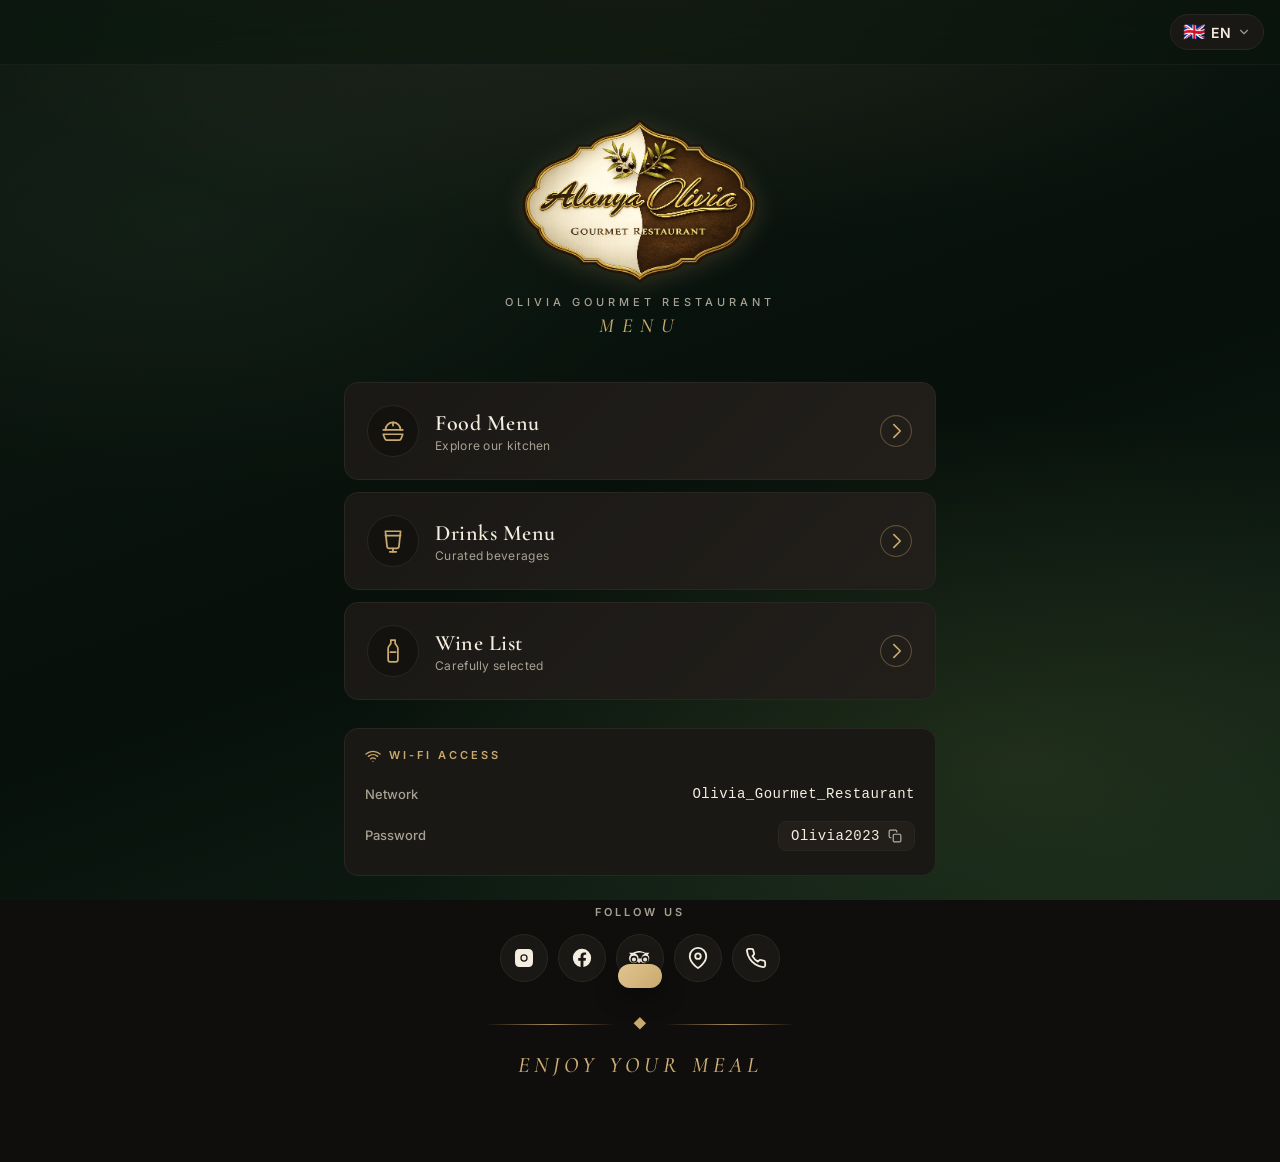
==== index.html @ 2a05454f "Replace plain arrow on menu buttons with elegant chevron-in-circle SVG" ====
<!DOCTYPE html>
<html lang="tr">
<head>
  <meta charset="UTF-8">
  <meta name="viewport" content="width=device-width, initial-scale=1.0, maximum-scale=1.0, user-scalable=no, viewport-fit=cover">
  <meta name="theme-color" content="#0f0e0c">
  <meta name="apple-mobile-web-app-capable" content="yes">
  <meta name="apple-mobile-web-app-status-bar-style" content="black-translucent">
  <title>Olivia Gourmet Restaurant</title>
  <!-- Set the initial view from the URL hash BEFORE the page renders, so
       refreshing on a sub-menu doesn't flash the home page first. -->
  <script>
    (function() {
      var hash = (location.hash || '').replace(/^#\/?/, '');
      var view = (hash === 'food' || hash === 'drinks' || hash === 'wines') ? hash : 'home';
      document.documentElement.setAttribute('data-view', view);
    })();
  </script>
  <script>document.write('<link rel="stylesheet" href="css/style.css?t=' + Date.now() + '">');</script>
  <link rel="preconnect" href="https://fonts.googleapis.com">
  <link rel="preconnect" href="https://fonts.gstatic.com" crossorigin>
  <link href="https://fonts.googleapis.com/css2?family=Cormorant+Garamond:wght@400;500;600;700&family=Inter:wght@300;400;500;600;700&display=swap" rel="stylesheet">
</head>
<body>
  <header class="topbar" id="topbar">
    <button class="back-btn" id="backBtn" aria-label="Back">
      <svg viewBox="0 0 24 24" fill="none" stroke="currentColor" stroke-width="2.5" stroke-linecap="round" stroke-linejoin="round"><polyline points="15 18 9 12 15 6"></polyline></svg>
    </button>
    <div class="lang-switcher">
      <button class="lang-btn" id="langBtn" aria-label="Language">
        <span class="lang-flag" id="currentFlag">🇹🇷</span>
        <span class="lang-code" id="currentCode">TR</span>
        <svg class="chev" viewBox="0 0 24 24" fill="none" stroke="currentColor" stroke-width="2" stroke-linecap="round" stroke-linejoin="round"><polyline points="6 9 12 15 18 9"></polyline></svg>
      </button>
      <div class="lang-dropdown" id="langDropdown" role="menu"></div>
    </div>
  </header>

  <main>
    <section class="view view-home" id="homeView">
      <div class="brand">
        <div class="brand-mark">
          <svg viewBox="0 0 64 64" fill="none">
            <ellipse cx="32" cy="38" rx="14" ry="18" fill="#6b7a3a" opacity="0.85"/>
            <ellipse cx="32" cy="38" rx="14" ry="18" fill="none" stroke="#c9a96e" stroke-width="1.5"/>
            <path d="M32 20 Q 36 14 42 12" stroke="#c9a96e" stroke-width="2" stroke-linecap="round" fill="none"/>
            <path d="M40 14 Q 44 12 47 14 Q 44 17 40 16 Z" fill="#6b7a3a" opacity="0.7" stroke="#c9a96e" stroke-width="1"/>
          </svg>
        </div>
        <h1 class="brand-name">Olivia</h1>
        <p class="brand-tagline">Gourmet Restaurant</p>
      </div>

      <div class="menu-buttons">
        <button class="menu-btn" data-view="food">
          <span class="btn-icon-wrap">
            <svg viewBox="0 0 24 24" fill="none" stroke="currentColor" stroke-width="1.6" stroke-linecap="round" stroke-linejoin="round"><path d="M3 11h18"/><path d="M5 11a7 7 0 0 1 14 0"/><path d="M3 15h18l-1.5 4a2 2 0 0 1-2 1.5h-11a2 2 0 0 1-2-1.5L3 15z"/><path d="M12 4v3"/></svg>
          </span>
          <span class="btn-text">
            <span class="btn-label" data-i18n="foodMenu">Yemek Menüsü</span>
            <span class="btn-sub" data-i18n="foodSub">Mutfağımızı keşfedin</span>
          </span>
          <span class="btn-arrow" aria-hidden="true">
            <svg viewBox="0 0 32 32" fill="none">
              <circle cx="16" cy="16" r="14.5" stroke="currentColor" stroke-opacity="0.35" stroke-width="1"/>
              <path d="M14 10l6 6-6 6" stroke="currentColor" stroke-width="1.6" stroke-linecap="round" stroke-linejoin="round"/>
            </svg>
          </span>
        </button>

        <button class="menu-btn" data-view="drinks">
          <span class="btn-icon-wrap">
            <svg viewBox="0 0 24 24" fill="none" stroke="currentColor" stroke-width="1.6" stroke-linecap="round" stroke-linejoin="round"><path d="M5 3h14l-1.5 14a2 2 0 0 1-2 1.8H8.5a2 2 0 0 1-2-1.8L5 3z"/><path d="M5 7h14"/><path d="M12 19v3"/><path d="M9 22h6"/></svg>
          </span>
          <span class="btn-text">
            <span class="btn-label" data-i18n="drinksMenu">İçecek Menüsü</span>
            <span class="btn-sub" data-i18n="drinksSub">Seçkin içecekler</span>
          </span>
          <span class="btn-arrow" aria-hidden="true">
            <svg viewBox="0 0 32 32" fill="none">
              <circle cx="16" cy="16" r="14.5" stroke="currentColor" stroke-opacity="0.35" stroke-width="1"/>
              <path d="M14 10l6 6-6 6" stroke="currentColor" stroke-width="1.6" stroke-linecap="round" stroke-linejoin="round"/>
            </svg>
          </span>
        </button>

        <button class="menu-btn" data-view="wines">
          <span class="btn-icon-wrap">
            <svg viewBox="0 0 24 24" fill="none" stroke="currentColor" stroke-width="1.6" stroke-linecap="round" stroke-linejoin="round"><path d="M10 2h4v3l1.6 2.4a4 4 0 0 1 .9 2.6V20a2 2 0 0 1-2 2h-5a2 2 0 0 1-2-2V10a4 4 0 0 1 .9-2.6L10 5V2z"/><line x1="9.5" y1="13" x2="14.5" y2="13"/></svg>
          </span>
          <span class="btn-text">
            <span class="btn-label" data-i18n="winesMenu">Şarap Menüsü</span>
            <span class="btn-sub" data-i18n="winesSub">Özenle seçilmiş</span>
          </span>
          <span class="btn-arrow" aria-hidden="true">
            <svg viewBox="0 0 32 32" fill="none">
              <circle cx="16" cy="16" r="14.5" stroke="currentColor" stroke-opacity="0.35" stroke-width="1"/>
              <path d="M14 10l6 6-6 6" stroke="currentColor" stroke-width="1.6" stroke-linecap="round" stroke-linejoin="round"/>
            </svg>
          </span>
        </button>
      </div>

      <div class="info-card">
        <div class="info-label">
          <svg viewBox="0 0 24 24" fill="none" stroke="currentColor" stroke-width="2" stroke-linecap="round" stroke-linejoin="round"><path d="M5 12.55a11 11 0 0 1 14.08 0"/><path d="M1.42 9a16 16 0 0 1 21.16 0"/><path d="M8.53 16.11a6 6 0 0 1 6.95 0"/><line x1="12" y1="20" x2="12.01" y2="20"/></svg>
          <span data-i18n="wifiLabel">Wi-Fi</span>
        </div>
        <div class="wifi-rows">
          <div class="wifi-row">
            <span class="wifi-key" data-i18n="wifiNetwork">Ağ adı</span>
            <span class="wifi-value" id="wifiSsid"></span>
          </div>
          <div class="wifi-row">
            <span class="wifi-key" data-i18n="wifiPassword">Şifre</span>
            <button class="wifi-copy" id="wifiCopy">
              <span id="wifiPassword"></span>
              <svg viewBox="0 0 24 24" fill="none" stroke="currentColor" stroke-width="2" stroke-linecap="round" stroke-linejoin="round"><rect x="9" y="9" width="13" height="13" rx="2" ry="2"/><path d="M5 15H4a2 2 0 0 1-2-2V4a2 2 0 0 1 2-2h9a2 2 0 0 1 2 2v1"/></svg>
            </button>
          </div>
        </div>
      </div>

      <div class="social">
        <div class="social-label" data-i18n="followUs">Bizi Takip Edin</div>
        <div class="social-links" id="socialLinks"></div>
      </div>

      <div class="footer-mark">
        <div class="footer-rule" aria-hidden="true"><span>◆</span></div>
        <p class="footer-text" data-i18n="enjoy">İyi yemekler dileriz</p>
      </div>
    </section>

    <section class="view view-menu" id="foodView">
      <h2 class="view-title">
        <span class="title-ornament">⌘</span>
        <span data-i18n="foodMenu">Yemek Menüsü</span>
      </h2>
      <div class="categories-wrap">
        <nav class="categories" id="foodCategories"></nav>
      </div>
      <div class="items" id="foodItems"></div>
    </section>

    <section class="view view-menu" id="drinksView">
      <h2 class="view-title">
        <span class="title-ornament">⌘</span>
        <span data-i18n="drinksMenu">İçecek Menüsü</span>
      </h2>
      <div class="drinks-filter" id="drinksFilter"></div>
      <div class="categories-wrap">
        <nav class="categories" id="drinksCategories"></nav>
      </div>
      <div class="items" id="drinksItems"></div>
    </section>

    <section class="view view-menu" id="winesView">
      <h2 class="view-title">
        <span class="title-ornament">⌘</span>
        <span data-i18n="winesMenu">Şarap Menüsü</span>
      </h2>
      <div class="categories-wrap">
        <nav class="categories" id="winesCategories"></nav>
      </div>
      <div class="items" id="winesItems"></div>
    </section>
  </main>

  <div class="toast" id="toast" role="status" aria-live="polite"></div>

  <!-- Cache-busting: force fresh JS fetch on every page load.
       Customers visiting after a menu update see the new menu immediately
       instead of waiting for browser cache to expire. -->
  <script>
    (function() {
      var t = Date.now();
      ['js/config.js', 'js/i18n.js', 'js/menu.js', 'js/app.js'].forEach(function(src) {
        document.write('<scr' + 'ipt src="' + src + '?t=' + t + '"><' + '/scr' + 'ipt>');
      });
    })();
  </script>
</body>
</html>
---- css/style.css ----
/* ============================================
   Olivia Gourmet Restaurant — QR Menu Styles
   ============================================ */

* {
  box-sizing: border-box;
  margin: 0;
  padding: 0;
  -webkit-tap-highlight-color: transparent;
}

:root {
  --bg: #0f0e0c;
  --bg-elev: #14120f;
  --surface: #1a1815;
  --surface-2: #221f1b;
  --text: #f4ede0;
  --text-muted: #a8a092;
  --text-dim: #6b665d;
  --accent: #c9a96e;
  --accent-hi: #e0c590;
  --accent-dark: #a8895a;
  --olive: #6b7a3a;
  --border: #2a2622;
  --border-hi: #3a342d;
  --shadow-sm: 0 2px 8px rgba(0, 0, 0, 0.3);
  --shadow-md: 0 8px 24px rgba(0, 0, 0, 0.4);
  --shadow-lg: 0 16px 48px rgba(0, 0, 0, 0.5);
  --radius-sm: 8px;
  --radius: 14px;
  --radius-lg: 20px;
}

html, body {
  background: var(--bg);
  color: var(--text);
  font-family: 'Inter', -apple-system, BlinkMacSystemFont, 'Segoe UI', Roboto, sans-serif;
  font-size: 16px;
  line-height: 1.5;
  min-height: 100vh;
  overflow-x: hidden;
  -webkit-font-smoothing: antialiased;
  -moz-osx-font-smoothing: grayscale;
}

body {
  background:
    /* Subtle gold glow at top (gourmet warmth) */
    radial-gradient(ellipse 90% 45% at 50% 0%, rgba(201, 169, 110, 0.10), transparent 60%),
    /* Soft olive green wash at upper left */
    radial-gradient(ellipse 65% 50% at 15% 25%, rgba(75, 110, 70, 0.12), transparent 60%),
    /* Stronger forest green glow bottom right */
    radial-gradient(ellipse 80% 60% at 80% 85%, rgba(107, 122, 58, 0.20), transparent 65%),
    /* Base diagonal: very dark green → near-black → slightly greener */
    linear-gradient(160deg, #0e1812 0%, #07100b 55%, #112318 100%);
  background-attachment: fixed;
  /* Topbar handles its own safe-area inset via padding-top.
     Adding it here too would double the offset on notched phones. */
  padding-bottom: env(safe-area-inset-bottom);
}

button {
  font-family: inherit;
  cursor: pointer;
}

a { color: inherit; text-decoration: none; }

/* ============================================
   Top bar
   ============================================ */

.topbar {
  position: sticky;
  top: 0;
  z-index: 100;
  display: flex;
  justify-content: space-between;
  align-items: center;
  padding: 12px 16px;
  padding-top: calc(12px + env(safe-area-inset-top));
  background: rgba(12, 20, 16, 0.55);
  backdrop-filter: blur(22px) saturate(180%);
  -webkit-backdrop-filter: blur(22px) saturate(180%);
  border-bottom: 1px solid rgba(255, 255, 255, 0.04);
}

.back-btn {
  width: 40px;
  height: 40px;
  border-radius: 50%;
  background: var(--surface);
  border: 1px solid var(--border);
  color: var(--text);
  display: flex;
  align-items: center;
  justify-content: center;
  visibility: hidden;
  opacity: 0;
  transition: transform 0.2s, background 0.2s, opacity 0.2s;
}

.back-btn svg { width: 20px; height: 20px; }
.back-btn.visible { visibility: visible; opacity: 1; }
.back-btn:active { transform: scale(0.92); background: var(--surface-2); }

/* Language switcher */
.lang-switcher { position: relative; }

.lang-btn {
  display: flex;
  align-items: center;
  gap: 6px;
  padding: 8px 12px;
  background: var(--surface);
  border: 1px solid var(--border);
  border-radius: 22px;
  color: var(--text);
  font-size: 14px;
  font-weight: 500;
  transition: border-color 0.2s, background 0.2s;
}

.lang-btn:hover { border-color: var(--border-hi); }
.lang-btn:active { background: var(--surface-2); }

.lang-flag {
  font-size: 18px;
  line-height: 1;
  display: inline-block;
}
.lang-code { letter-spacing: 0.5px; font-weight: 600; }
.chev {
  width: 14px;
  height: 14px;
  opacity: 0.6;
  transition: transform 0.2s;
}
.lang-btn.open .chev { transform: rotate(180deg); }

.lang-dropdown {
  position: absolute;
  top: calc(100% + 8px);
  right: 0;
  background: var(--surface);
  border: 1px solid var(--border-hi);
  border-radius: var(--radius);
  box-shadow: var(--shadow-lg);
  padding: 6px;
  display: none;
  min-width: 200px;
  max-height: 70vh;
  overflow-y: auto;
  animation: dropFade 0.2s ease;
}

.lang-dropdown.open { display: block; }

@keyframes dropFade {
  from { opacity: 0; transform: translateY(-8px); }
  to { opacity: 1; transform: translateY(0); }
}

.lang-option {
  display: flex;
  align-items: center;
  gap: 12px;
  padding: 10px 12px;
  border-radius: 8px;
  width: 100%;
  background: none;
  border: none;
  color: var(--text);
  text-align: left;
  font-size: 15px;
  transition: background 0.15s;
}

.lang-option .lang-flag { font-size: 20px; }
.lang-option:hover { background: var(--surface-2); }
.lang-option.active { background: var(--surface-2); color: var(--accent); }
.lang-option.active::after {
  content: '✓';
  margin-left: auto;
  color: var(--accent);
  font-weight: 600;
}

/* ============================================
   Views
   ============================================ */

main { min-height: calc(100vh - 64px); }

.view {
  display: none;
  padding: 20px 20px 60px;
  max-width: 640px;
  margin: 0 auto;
}

.view.active {
  display: block;
  animation: viewFade 0.35s cubic-bezier(0.2, 0.8, 0.2, 1);
}

/* Show the right view immediately based on URL hash, BEFORE app.js runs.
   This prevents a flash of the home view when refreshing on a sub-menu. */
html[data-view="home"] #homeView,
html[data-view="food"] #foodView,
html[data-view="drinks"] #drinksView,
html[data-view="wines"] #winesView {
  display: block;
}

@keyframes viewFade {
  from { opacity: 0; transform: translateY(12px); }
  to { opacity: 1; transform: translateY(0); }
}

/* ============================================
   Home view
   ============================================ */

.brand {
  text-align: center;
  padding: 18px 0 18px;
}

.brand-mark {
  max-width: 280px;
  max-height: 170px;
  margin: 0 auto 10px;
  display: flex;
  align-items: center;
  justify-content: center;
  filter: drop-shadow(0 4px 12px rgba(201, 169, 110, 0.2));
}
.brand-mark svg {
  width: 96px;
  height: 96px;
}
.brand-mark .brand-logo-img {
  max-width: 100%;
  max-height: 170px;
  width: auto;
  height: auto;
  object-fit: contain;
}

/* Big "Olivia" headline hidden — the logo already contains the brand name,
   and the tagline shows the full label below. */
.brand-name { display: none; }

.brand-tagline {
  font-size: 11px;
  color: var(--text-muted);
  letter-spacing: 4px;
  text-transform: uppercase;
  margin-top: 0;
  font-weight: 500;
  line-height: 1.4;
}

.brand-menu-suffix {
  display: block;
  margin-top: 6px;
  font-family: 'Cormorant Garamond', serif;
  font-size: 20px;
  font-style: italic;
  letter-spacing: 8px;
  text-transform: uppercase;
  color: var(--accent);
  font-weight: 500;
  line-height: 1;
}

.menu-buttons {
  display: flex;
  flex-direction: column;
  gap: 12px;
  margin: 28px 0;
}

.menu-btn {
  display: flex;
  align-items: center;
  gap: 16px;
  padding: 22px 22px;
  background: linear-gradient(135deg, var(--surface) 0%, var(--surface-2) 100%);
  border: 1px solid var(--border);
  border-radius: var(--radius);
  color: var(--text);
  font-size: 18px;
  text-align: left;
  position: relative;
  overflow: hidden;
  transition: transform 0.2s, border-color 0.2s, box-shadow 0.2s;
}

.menu-btn::before {
  content: '';
  position: absolute;
  inset: 0;
  background: linear-gradient(135deg, transparent 0%, rgba(201, 169, 110, 0.06) 100%);
  opacity: 0;
  transition: opacity 0.2s;
  pointer-events: none;
}

.menu-btn:hover { border-color: var(--accent-dark); }
.menu-btn:hover::before { opacity: 1; }
.menu-btn:active { transform: scale(0.98); }

.btn-icon-wrap {
  width: 52px;
  height: 52px;
  flex-shrink: 0;
  border-radius: 50%;
  background: var(--bg-elev);
  border: 1px solid var(--border);
  display: flex;
  align-items: center;
  justify-content: center;
  color: var(--accent);
}
.btn-icon-wrap svg { width: 26px; height: 26px; }

.btn-text {
  flex: 1;
  display: flex;
  flex-direction: column;
  gap: 2px;
}

.btn-label {
  font-family: 'Cormorant Garamond', serif;
  font-size: 22px;
  font-weight: 600;
  letter-spacing: 0.5px;
  color: var(--text);
}

.btn-sub {
  font-size: 12px;
  color: var(--text-muted);
  letter-spacing: 0.3px;
}

.btn-arrow {
  width: 34px;
  height: 34px;
  flex-shrink: 0;
  display: flex;
  align-items: center;
  justify-content: center;
  color: var(--accent);
  transition: transform 0.25s, color 0.2s;
}
.btn-arrow svg { width: 100%; height: 100%; display: block; }
.menu-btn:hover .btn-arrow { transform: translateX(4px); color: var(--accent-hi); }

/* Info / Wi-Fi card */
.info-card {
  background: var(--surface);
  border: 1px solid var(--border);
  border-radius: var(--radius);
  padding: 18px 20px;
  margin-bottom: 20px;
}

.info-label {
  display: flex;
  align-items: center;
  gap: 8px;
  font-size: 11px;
  color: var(--accent);
  letter-spacing: 3px;
  text-transform: uppercase;
  margin-bottom: 14px;
  font-weight: 600;
}
.info-label svg { width: 16px; height: 16px; }

.wifi-rows { display: flex; flex-direction: column; gap: 4px; }

.wifi-row {
  display: flex;
  justify-content: space-between;
  align-items: center;
  padding: 6px 0;
  gap: 12px;
}

.wifi-key {
  color: var(--text-muted);
  font-size: 13px;
  font-weight: 500;
}

.wifi-value {
  color: var(--text);
  font-family: 'JetBrains Mono', 'Courier New', monospace;
  font-size: 14px;
  font-weight: 500;
  letter-spacing: 0.5px;
}

.wifi-copy {
  display: flex;
  align-items: center;
  gap: 8px;
  background: var(--surface-2);
  border: 1px solid var(--border);
  border-radius: 8px;
  padding: 6px 12px;
  color: var(--text);
  font-family: 'JetBrains Mono', 'Courier New', monospace;
  font-size: 14px;
  font-weight: 500;
  letter-spacing: 0.5px;
  transition: background 0.2s, border-color 0.2s, transform 0.15s;
}

.wifi-copy:hover { border-color: var(--accent-dark); }
.wifi-copy:active { transform: scale(0.96); }
.wifi-copy svg { width: 14px; height: 14px; opacity: 0.7; }

/* Social */
.social { text-align: center; margin: 28px 0 16px; }

.social-label {
  font-size: 11px;
  color: var(--text-muted);
  letter-spacing: 3px;
  text-transform: uppercase;
  margin-bottom: 14px;
  font-weight: 600;
}

.social-links {
  display: flex;
  justify-content: center;
  gap: 10px;
  flex-wrap: wrap;
}

.social-link {
  width: 48px;
  height: 48px;
  border-radius: 50%;
  background: var(--surface);
  border: 1px solid var(--border);
  display: flex;
  align-items: center;
  justify-content: center;
  color: var(--text);
  transition: transform 0.2s, border-color 0.2s, color 0.2s, background 0.2s;
}
.social-link svg { width: 22px; height: 22px; }
.social-link:active { transform: scale(0.92); }
.social-link:hover {
  border-color: var(--accent);
  color: var(--accent);
  background: var(--surface-2);
}

.footer-mark {
  text-align: center;
  margin-top: 36px;
  padding: 0;
  border: none;
}

.footer-rule {
  display: flex;
  align-items: center;
  justify-content: center;
  gap: 18px;
  margin: 0 auto 18px;
  color: var(--accent);
  line-height: 1;
}

.footer-rule::before,
.footer-rule::after {
  content: '';
  flex: 1;
  max-width: 130px;
  height: 1px;
  background: linear-gradient(90deg, transparent, var(--accent-dark) 50%, transparent);
}

.footer-rule span {
  font-size: 13px;
  letter-spacing: 0;
  display: inline-block;
  transform: translateY(-1px);
}

.footer-text {
  font-family: 'Cormorant Garamond', serif;
  font-size: 22px;
  font-style: italic;
  letter-spacing: 5px;
  text-transform: uppercase;
  font-weight: 500;
  margin: 0;
  display: inline-block;
  background: linear-gradient(180deg, var(--accent-hi) 0%, var(--accent) 60%, var(--accent-dark) 100%);
  -webkit-background-clip: text;
  background-clip: text;
  -webkit-text-fill-color: transparent;
}

/* ============================================
   Menu views (food / drinks)
   ============================================ */

.view-title {
  font-family: 'Cormorant Garamond', serif;
  font-size: 38px;
  font-weight: 600;
  color: var(--accent);
  text-align: center;
  margin-bottom: 24px;
  padding-top: 8px;
  letter-spacing: 1.5px;
  display: flex;
  flex-direction: column;
  align-items: center;
  gap: 4px;
}

.title-ornament {
  font-size: 16px;
  color: var(--accent-dark);
  opacity: 0.6;
  letter-spacing: 12px;
  margin-left: 12px;
}

/* Wrapper holds the pill styling. Native scrollbar is hidden and replaced
   with a custom track/thumb (positioned absolute inside the wrapper) so
   the bar can be physically shorter than the scrollable area. */
.categories-wrap {
  position: sticky;
  top: calc(var(--topbar-height, 64px) + 10px);
  z-index: 50;
  margin: 10px 0 18px;
  background: rgba(12, 20, 16, 0.7);
  backdrop-filter: blur(20px) saturate(180%);
  -webkit-backdrop-filter: blur(20px) saturate(180%);
  border: 1px solid rgba(201, 169, 110, 0.15);
  border-radius: 28px;
  box-shadow: 0 6px 20px rgba(0, 0, 0, 0.25);
  overflow: hidden;
}

.categories {
  display: flex;
  align-items: center;
  gap: 8px;
  overflow-x: auto;
  padding: 12px 32px 16px; /* horizontal breathing room + extra bottom for custom scrollbar */
  scroll-padding-inline: 32px;
  scroll-snap-type: x proximity;
  /* Hide native scrollbar — replaced by .cat-scroll-track below */
  scrollbar-width: none;
  -ms-overflow-style: none;
}
.categories::-webkit-scrollbar { display: none; }
/* Belt-and-suspenders: explicit flex spacers so the first/last button
   never sit flush against the scroll viewport edge. */
.categories::before,
.categories::after {
  content: '';
  flex: 0 0 4px;
}

/* Custom horizontal scrollbar — inset from rounded corners */
.cat-scroll-track {
  position: absolute;
  left: 28px;
  right: 28px;
  bottom: 6px;
  height: 3px;
  background: rgba(255, 255, 255, 0.07);
  border-radius: 2px;
  pointer-events: none;
  z-index: 1;
}
.cat-scroll-thumb {
  position: absolute;
  left: 0;
  top: 0;
  height: 100%;
  width: 30%;
  background: var(--accent-dark);
  border-radius: 2px;
  transform: translateX(0);
  transition: transform 0.06s linear;
}
.cat-scroll-track.hidden { display: none; }

.category-btn {
  flex-shrink: 0;
  padding: 9px 18px;
  background: var(--surface);
  border: 1px solid var(--border);
  border-radius: 22px;
  color: var(--text-muted);
  font-size: 14px;
  font-weight: 500;
  white-space: nowrap;
  scroll-snap-align: start;
  transition: all 0.2s;
}

.category-btn:hover { color: var(--text); border-color: var(--border-hi); }
.category-btn.active {
  background: linear-gradient(135deg, var(--accent-hi), var(--accent));
  color: var(--bg);
  border-color: var(--accent);
  font-weight: 600;
  box-shadow: 0 4px 12px rgba(201, 169, 110, 0.2);
}

.items {
  display: flex;
  flex-direction: column;
  gap: 22px;
}

.category-note {
  background: linear-gradient(135deg, var(--surface), var(--surface-2));
  border-left: 3px solid var(--accent);
  padding: 12px 14px;
  margin-bottom: 14px;
  border-radius: 6px;
  font-size: 13px;
  color: var(--text-muted);
  line-height: 1.5;
  font-style: italic;
  font-family: 'Cormorant Garamond', serif;
  letter-spacing: 0.2px;
}
.category-section .category-note { margin-top: 4px; margin-bottom: 14px; }

/* ============================================
   Item subsection header (e.g. RUMS / VODKA & GIN under Import Drinks)
   ============================================ */
.item-section {
  font-family: 'Cormorant Garamond', serif;
  font-size: 16px;
  font-weight: 600;
  letter-spacing: 4px;
  text-transform: uppercase;
  color: var(--accent);
  background: linear-gradient(90deg, var(--surface) 0%, var(--surface-2) 50%, var(--surface) 100%);
  padding: 10px 16px;
  border-radius: 8px;
  border: 1px solid var(--border);
  margin: 14px 0 4px;
  text-align: center;
  position: relative;
}
.item-section::before,
.item-section::after {
  content: '◆';
  position: absolute;
  top: 50%;
  transform: translateY(-50%);
  color: var(--accent-dark);
  font-size: 8px;
  letter-spacing: 0;
}
.item-section::before { left: 14px; }
.item-section::after { right: 14px; }
.item-section:first-child { margin-top: 0; }

/* ============================================
   Drinks alcoholic / non-alcoholic filter
   ============================================ */
.drinks-filter {
  display: flex;
  gap: 6px;
  margin-bottom: 16px;
  background: var(--surface);
  border: 1px solid var(--border);
  border-radius: 24px;
  padding: 4px;
  max-width: 420px;
  margin-left: auto;
  margin-right: auto;
}

.drinks-filter .filter-btn {
  flex: 1;
  padding: 9px 14px;
  border: none;
  background: transparent;
  border-radius: 20px;
  color: var(--text-muted);
  font-size: 13px;
  font-weight: 500;
  letter-spacing: 0.3px;
  transition: all 0.2s;
  white-space: nowrap;
}
.drinks-filter .filter-btn:hover {
  color: var(--text);
}
.drinks-filter .filter-btn.active {
  background: linear-gradient(135deg, var(--accent-hi), var(--accent));
  color: var(--bg);
  font-weight: 600;
  box-shadow: 0 2px 8px rgba(201, 169, 110, 0.25);
}

.category-section { margin-bottom: 8px; }

.category-section + .category-section { margin-top: 24px; }

.category-title {
  font-family: 'Cormorant Garamond', serif;
  font-size: 22px;
  font-weight: 600;
  color: var(--accent);
  margin-bottom: 14px;
  letter-spacing: 0.8px;
  display: flex;
  align-items: center;
  gap: 14px;
  padding-top: 4px;
}

.category-title::before,
.category-title::after {
  content: '';
  flex: 1;
  height: 1px;
  background: linear-gradient(90deg, transparent, var(--border-hi), transparent);
}

.item {
  display: grid;
  grid-template-columns: 110px 1fr;
  gap: 0;
  background: var(--surface);
  border: 1px solid var(--border);
  border-radius: var(--radius);
  overflow: hidden;
  transition: border-color 0.2s, transform 0.2s;
}

.item:hover { border-color: var(--border-hi); }

.item-image {
  width: 110px;
  min-height: 110px;
  height: 100%;
  align-self: stretch;
  object-fit: cover;
  background: var(--surface-2);
  display: block;
}

.item-image-placeholder {
  width: 110px;
  min-height: 110px;
  height: 100%;
  align-self: stretch;
  background: linear-gradient(135deg, var(--surface-2), var(--bg-elev));
  display: flex;
  align-items: center;
  justify-content: center;
  font-size: 38px;
  border-right: 1px solid var(--border);
}

.item-body {
  padding: 12px 14px;
  display: flex;
  flex-direction: column;
  justify-content: center;
  gap: 6px;
  min-width: 0;
}

.item-header {
  display: flex;
  justify-content: space-between;
  align-items: baseline;
  gap: 10px;
}

.item-name {
  font-family: 'Cormorant Garamond', serif;
  font-size: 19px;
  font-weight: 600;
  color: var(--text);
  letter-spacing: 0.3px;
  line-height: 1.2;
}

.item-price-wrap {
  display: flex;
  flex-direction: column;
  align-items: flex-end;
  gap: 2px;
}

.item-price {
  font-weight: 600;
  color: var(--accent);
  font-size: 15px;
  white-space: nowrap;
  font-variant-numeric: tabular-nums;
}

.item-price-sub {
  font-size: 10px;
  letter-spacing: 0.4px;
  text-transform: uppercase;
  color: var(--text-dim);
  font-weight: 500;
}

.item-wine-meta {
  font-size: 12px;
  color: var(--accent-dark);
  letter-spacing: 0.3px;
  font-weight: 500;
  margin-top: 2px;
}

.item-wine-grape {
  font-size: 11px;
  color: var(--text-muted);
  font-style: italic;
  letter-spacing: 0.2px;
  margin-top: 1px;
}

.item-wine .item-name {
  font-size: 18px;
}

.item-desc {
  font-size: 13px;
  color: var(--text-muted);
  line-height: 1.45;
  display: -webkit-box;
  -webkit-line-clamp: 3;
  -webkit-box-orient: vertical;
  overflow: hidden;
}

.item-tags {
  display: flex;
  gap: 6px;
  flex-wrap: wrap;
  margin-top: 2px;
}

.item-tag {
  font-size: 10px;
  letter-spacing: 0.5px;
  text-transform: uppercase;
  padding: 2px 8px;
  border-radius: 10px;
  background: var(--bg-elev);
  color: var(--text-muted);
  border: 1px solid var(--border);
  font-weight: 600;
}
.item-tag.veg { color: var(--olive); border-color: rgba(107, 122, 58, 0.3); }
.item-tag.spicy { color: #d4824a; border-color: rgba(212, 130, 74, 0.3); }
.item-tag.new { color: var(--accent); border-color: rgba(201, 169, 110, 0.3); }

.empty-state {
  text-align: center;
  padding: 60px 20px;
  color: var(--text-muted);
}

/* ============================================
   Preview banner
   ============================================ */

[data-preview="1"] body::before {
  content: '⌘ Önizleme — taslak veriler · Preview mode';
  position: fixed;
  top: 0;
  left: 0;
  right: 0;
  z-index: 1000;
  background: linear-gradient(90deg, var(--accent-dark), var(--accent), var(--accent-dark));
  color: var(--bg);
  font-size: 11px;
  font-weight: 700;
  letter-spacing: 2px;
  text-transform: uppercase;
  text-align: center;
  padding: 4px;
  pointer-events: none;
}
[data-preview="1"] .topbar { top: 22px; }

/* ============================================
   Toast
   ============================================ */

.toast {
  position: fixed;
  bottom: 32px;
  bottom: calc(32px + env(safe-area-inset-bottom));
  left: 50%;
  transform: translateX(-50%) translateY(120px);
  background: linear-gradient(135deg, var(--accent-hi), var(--accent));
  color: var(--bg);
  padding: 12px 22px;
  border-radius: 24px;
  font-size: 14px;
  font-weight: 600;
  z-index: 200;
  transition: transform 0.35s cubic-bezier(0.2, 0.8, 0.2, 1);
  box-shadow: var(--shadow-md);
  pointer-events: none;
}

.toast.show { transform: translateX(-50%) translateY(0); }

/* ============================================
   Responsive
   ============================================ */

@media (min-width: 768px) {
  .view { padding: 32px 24px 80px; }
  .brand-name { font-size: 72px; }
  .view-title { font-size: 48px; }
  .item { grid-template-columns: 140px 1fr; }
  .item-image, .item-image-placeholder { width: 140px; min-height: 140px; }
  .item-image-placeholder { font-size: 48px; }
  .item-name { font-size: 21px; }
}

/* Small phones */
@media (max-width: 360px) {
  .view { padding: 16px 14px 40px; }
  .brand-name { font-size: 48px; }
  .menu-btn { padding: 18px 16px; gap: 12px; }
  .btn-icon-wrap { width: 44px; height: 44px; }
  .btn-icon-wrap svg { width: 22px; height: 22px; }
  .btn-label { font-size: 19px; }
  .item { grid-template-columns: 90px 1fr; }
  .item-image, .item-image-placeholder { width: 90px; min-height: 90px; }
}
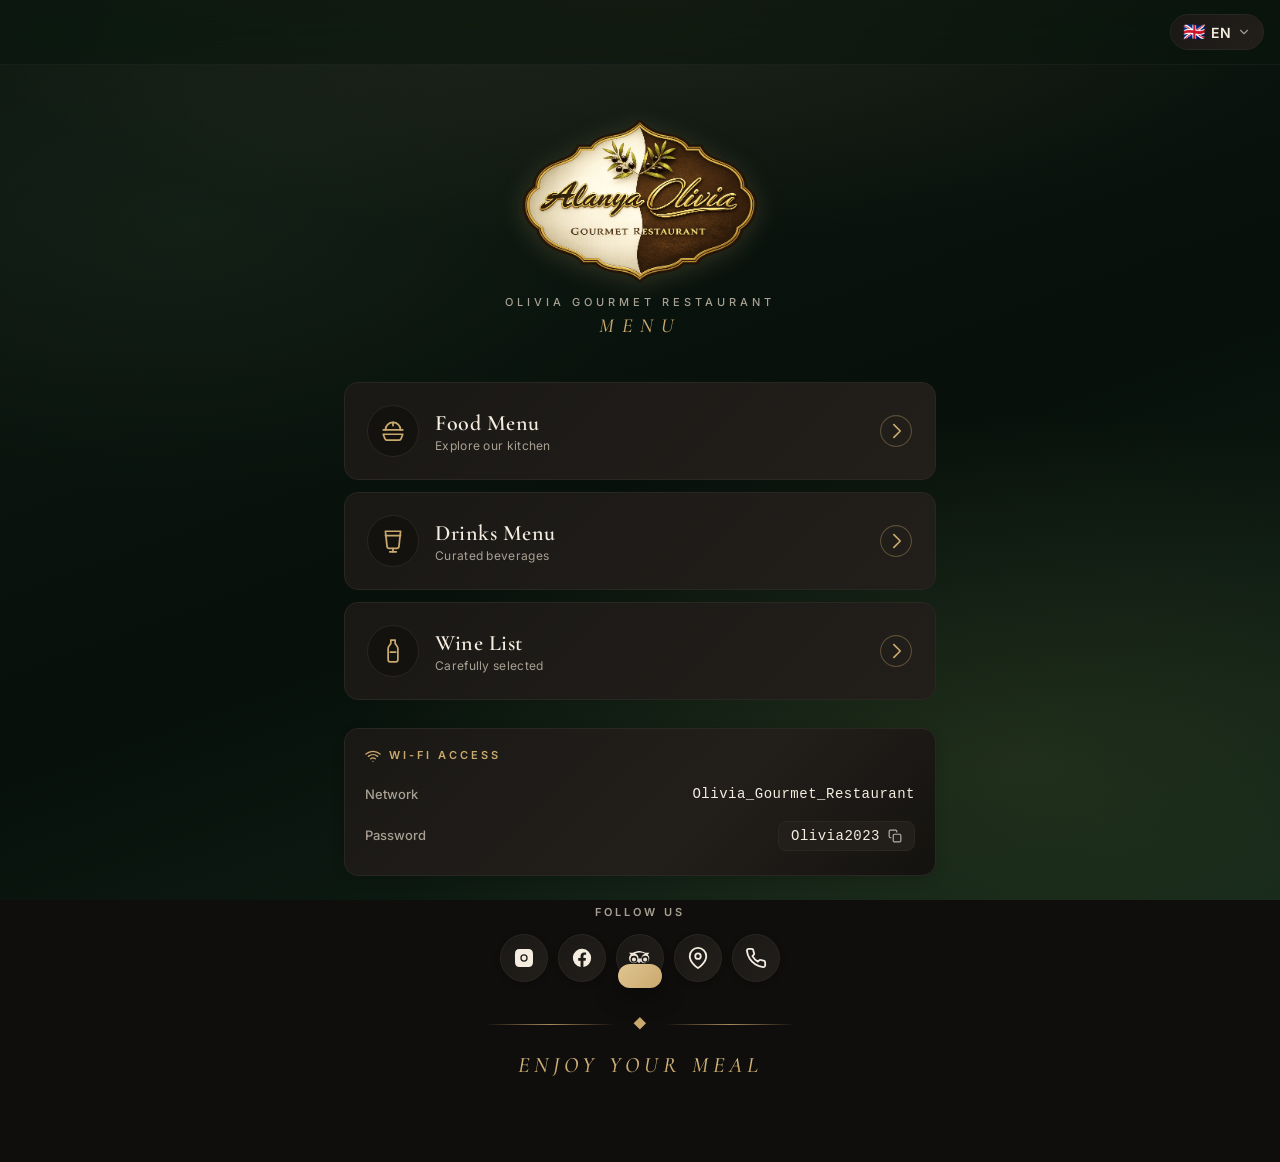
==== commit eaa6113e: "Add scroll-to-top button + sticky category title in 'All' view (replaces title as user scrolls betwe" ====
--- a/index.html
+++ b/index.html
@@ -169,6 +169,11 @@
 
   <div class="toast" id="toast" role="status" aria-live="polite"></div>
 
+  <!-- Scroll to top button (appears after scrolling down) -->
+  <button class="scroll-top-btn" id="scrollTopBtn" aria-label="Yukarı çık">
+    <svg viewBox="0 0 24 24" fill="none" stroke="currentColor" stroke-width="2.5" stroke-linecap="round" stroke-linejoin="round"><polyline points="18 15 12 9 6 15"></polyline></svg>
+  </button>
+
   <!-- Cache-busting: force fresh JS fetch on every page load.
        Customers visiting after a menu update see the new menu immediately
        instead of waiting for browser cache to expire. -->
--- a/css/style.css
+++ b/css/style.css
@@ -89,7 +89,7 @@
   width: 40px;
   height: 40px;
   border-radius: 50%;
-  background: var(--surface);
+  background: linear-gradient(135deg, var(--surface) 0%, var(--surface-2) 100%);
   border: 1px solid var(--border);
   color: var(--text);
   display: flex;
@@ -112,7 +112,7 @@
   align-items: center;
   gap: 6px;
   padding: 8px 12px;
-  background: var(--surface);
+  background: linear-gradient(135deg, var(--surface) 0%, var(--surface-2) 100%);
   border: 1px solid var(--border);
   border-radius: 22px;
   color: var(--text);
@@ -201,7 +201,7 @@
 
 .view.active {
   display: block;
-  animation: viewFade 0.35s cubic-bezier(0.2, 0.8, 0.2, 1);
+  animation: viewFade 0.25s ease-out;
 }
 
 /* Show the right view immediately based on URL hash, BEFORE app.js runs.
@@ -214,8 +214,8 @@
 }
 
 @keyframes viewFade {
-  from { opacity: 0; transform: translateY(12px); }
-  to { opacity: 1; transform: translateY(0); }
+  from { opacity: 0; }
+  to { opacity: 1; }
 }
 
 /* ============================================
@@ -310,7 +310,23 @@
 
 .menu-btn:hover { border-color: var(--accent-dark); }
 .menu-btn:hover::before { opacity: 1; }
-.menu-btn:active { transform: scale(0.98); }
+.menu-btn:active {
+  transform: scale(0.96);
+  border-color: var(--accent);
+  box-shadow: 0 0 0 4px rgba(201, 169, 110, 0.12);
+  filter: brightness(0.85);
+  transition: transform 0.08s ease-out, border-color 0.1s, filter 0.1s, box-shadow 0.1s;
+}
+
+.menu-btn:active .btn-arrow {
+  transform: translateX(8px) scale(1.08);
+  color: var(--accent-hi);
+}
+.menu-btn:active .btn-icon-wrap {
+  transform: scale(1.05);
+  border-color: var(--accent);
+}
+.btn-icon-wrap { transition: transform 0.15s, border-color 0.15s; }
 
 .btn-icon-wrap {
   width: 52px;
@@ -362,11 +378,12 @@
 
 /* Info / Wi-Fi card */
 .info-card {
-  background: var(--surface);
+  background: linear-gradient(135deg, var(--surface) 0%, var(--surface-2) 60%, var(--bg-elev) 100%);
   border: 1px solid var(--border);
   border-radius: var(--radius);
   padding: 18px 20px;
   margin-bottom: 20px;
+  box-shadow: 0 4px 12px rgba(0, 0, 0, 0.15);
 }
 
 .info-label {
@@ -449,13 +466,14 @@
   width: 48px;
   height: 48px;
   border-radius: 50%;
-  background: var(--surface);
+  background: linear-gradient(135deg, var(--surface) 0%, var(--surface-2) 100%);
   border: 1px solid var(--border);
   display: flex;
   align-items: center;
   justify-content: center;
   color: var(--text);
   transition: transform 0.2s, border-color 0.2s, color 0.2s, background 0.2s;
+  box-shadow: 0 2px 6px rgba(0, 0, 0, 0.15);
 }
 .social-link svg { width: 22px; height: 22px; }
 .social-link:active { transform: scale(0.92); }
@@ -606,7 +624,7 @@
 .category-btn {
   flex-shrink: 0;
   padding: 9px 18px;
-  background: var(--surface);
+  background: linear-gradient(135deg, var(--surface) 0%, var(--surface-2) 100%);
   border: 1px solid var(--border);
   border-radius: 22px;
   color: var(--text-muted);
@@ -718,9 +736,17 @@
   box-shadow: 0 2px 8px rgba(201, 169, 110, 0.25);
 }
 
-.category-section { margin-bottom: 8px; }
+.category-section {
+  display: flex;
+  flex-direction: column;
+  gap: 22px;
+  margin-bottom: 8px;
+}
 
 .category-section + .category-section { margin-top: 24px; }
+/* Reset margins inside flex section — gap handles all spacing */
+.category-section .category-title,
+.category-section .category-note { margin-bottom: 0; }
 
 .category-title {
   font-family: 'Cormorant Garamond', serif;
@@ -732,7 +758,18 @@
   display: flex;
   align-items: center;
   gap: 14px;
-  padding-top: 4px;
+  padding: 10px 12px;
+  /* Sticky in 'All' view: stays at top below the topbar+category bar
+     until the next category section pushes it up */
+  position: sticky;
+  top: calc(var(--topbar-height, 64px) + var(--categories-bar-height, 72px) + 14px);
+  z-index: 30;
+  background: rgba(12, 20, 16, 0.82);
+  backdrop-filter: blur(16px) saturate(160%);
+  -webkit-backdrop-filter: blur(16px) saturate(160%);
+  border: 1px solid rgba(201, 169, 110, 0.12);
+  border-radius: 12px;
+  margin: 0;
 }
 
 .category-title::before,
@@ -743,15 +780,48 @@
   background: linear-gradient(90deg, transparent, var(--border-hi), transparent);
 }
 
+/* Scroll-to-top floating button */
+.scroll-top-btn {
+  position: fixed;
+  bottom: 24px;
+  right: 16px;
+  width: 48px;
+  height: 48px;
+  border-radius: 50%;
+  background: linear-gradient(135deg, var(--accent-hi) 0%, var(--accent) 60%, var(--accent-dark) 100%);
+  border: none;
+  color: var(--bg);
+  display: flex;
+  align-items: center;
+  justify-content: center;
+  cursor: pointer;
+  opacity: 0;
+  visibility: hidden;
+  transform: translateY(20px) scale(0.9);
+  transition: opacity 0.25s, transform 0.25s, visibility 0.25s;
+  box-shadow: 0 8px 24px rgba(201, 169, 110, 0.35), 0 2px 6px rgba(0, 0, 0, 0.3);
+  z-index: 90;
+  padding: 0;
+}
+.scroll-top-btn svg { width: 22px; height: 22px; }
+.scroll-top-btn.visible {
+  opacity: 1;
+  visibility: visible;
+  transform: translateY(0) scale(1);
+}
+.scroll-top-btn:hover { transform: translateY(-2px) scale(1.04); }
+.scroll-top-btn:active { transform: translateY(0) scale(0.94); }
+
 .item {
   display: grid;
   grid-template-columns: 110px 1fr;
   gap: 0;
-  background: var(--surface);
+  background: linear-gradient(135deg, var(--surface) 0%, var(--surface-2) 60%, var(--bg-elev) 100%);
   border: 1px solid var(--border);
   border-radius: var(--radius);
   overflow: hidden;
-  transition: border-color 0.2s, transform 0.2s;
+  transition: border-color 0.2s, transform 0.2s, box-shadow 0.2s;
+  box-shadow: 0 2px 6px rgba(0, 0, 0, 0.15);
 }
 
 .item:hover { border-color: var(--border-hi); }
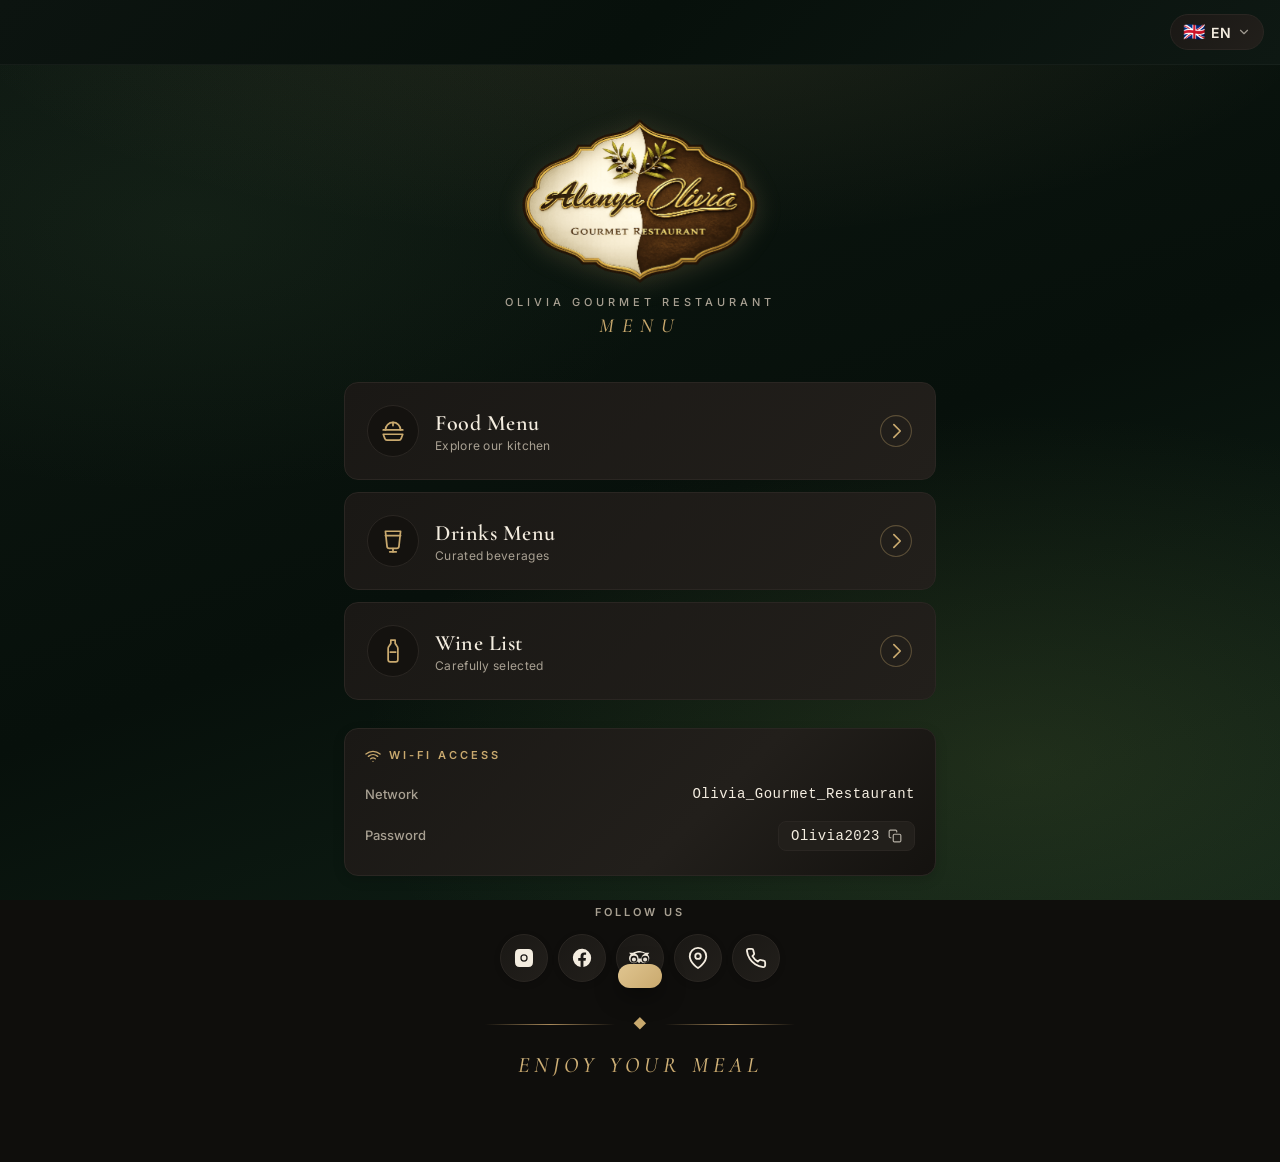
==== commit 53f62a7c: "Remove olive SVG fallback so it doesn't flash on first load; logo now fades+scales in" ====
--- a/index.html
+++ b/index.html
@@ -39,14 +39,7 @@
   <main>
     <section class="view view-home" id="homeView">
       <div class="brand">
-        <div class="brand-mark">
-          <svg viewBox="0 0 64 64" fill="none">
-            <ellipse cx="32" cy="38" rx="14" ry="18" fill="#6b7a3a" opacity="0.85"/>
-            <ellipse cx="32" cy="38" rx="14" ry="18" fill="none" stroke="#c9a96e" stroke-width="1.5"/>
-            <path d="M32 20 Q 36 14 42 12" stroke="#c9a96e" stroke-width="2" stroke-linecap="round" fill="none"/>
-            <path d="M40 14 Q 44 12 47 14 Q 44 17 40 16 Z" fill="#6b7a3a" opacity="0.7" stroke="#c9a96e" stroke-width="1"/>
-          </svg>
-        </div>
+        <div class="brand-mark"></div>
         <h1 class="brand-name">Olivia</h1>
         <p class="brand-tagline">Gourmet Restaurant</p>
       </div>
--- a/css/style.css
+++ b/css/style.css
@@ -38,7 +38,9 @@
   font-size: 16px;
   line-height: 1.5;
   min-height: 100vh;
-  overflow-x: hidden;
+  /* Use 'clip' instead of 'hidden' — 'hidden' creates a scrolling context that
+     can break position:sticky on descendants. 'clip' just visually clips. */
+  overflow-x: clip;
   -webkit-font-smoothing: antialiased;
   -moz-osx-font-smoothing: grayscale;
 }
@@ -79,10 +81,11 @@
   align-items: center;
   padding: 12px 16px;
   padding-top: calc(12px + env(safe-area-inset-top));
-  background: rgba(12, 20, 16, 0.55);
-  backdrop-filter: blur(22px) saturate(180%);
-  -webkit-backdrop-filter: blur(22px) saturate(180%);
+  /* Fully opaque so items scrolling underneath are completely hidden */
+  background: linear-gradient(135deg, #0c1410 0%, #07100b 50%, #0e1813 100%);
   border-bottom: 1px solid rgba(255, 255, 255, 0.04);
+  will-change: transform;
+  transform: translateZ(0);
 }
 
 .back-btn {
@@ -230,15 +233,12 @@
 .brand-mark {
   max-width: 280px;
   max-height: 170px;
+  min-height: 130px;  /* reserve space so tagline doesn't jump when logo loads */
   margin: 0 auto 10px;
   display: flex;
   align-items: center;
   justify-content: center;
   filter: drop-shadow(0 4px 12px rgba(201, 169, 110, 0.2));
-}
-.brand-mark svg {
-  width: 96px;
-  height: 96px;
 }
 .brand-mark .brand-logo-img {
   max-width: 100%;
@@ -246,6 +246,19 @@
   width: auto;
   height: auto;
   object-fit: contain;
+  animation: logoFadeIn 0.7s cubic-bezier(0.2, 0.8, 0.2, 1) both;
+}
+@keyframes logoFadeIn {
+  from {
+    opacity: 0;
+    transform: scale(0.7);
+    filter: blur(6px);
+  }
+  to {
+    opacity: 1;
+    transform: scale(1);
+    filter: blur(0);
+  }
 }
 
 /* Big "Olivia" headline hidden — the logo already contains the brand name,
@@ -566,14 +579,16 @@
   top: calc(var(--topbar-height, 64px) + 10px);
   z-index: 50;
   margin: 10px 0 18px;
-  background: rgba(12, 20, 16, 0.7);
-  backdrop-filter: blur(20px) saturate(180%);
-  -webkit-backdrop-filter: blur(20px) saturate(180%);
+  /* Fully opaque: items scrolling underneath must NOT show through. */
+  background: linear-gradient(135deg, #0e1812 0%, #08110b 50%, #11211a 100%);
   border: 1px solid rgba(201, 169, 110, 0.15);
   border-radius: 28px;
-  box-shadow: 0 6px 20px rgba(0, 0, 0, 0.25);
+  box-shadow: 0 6px 20px rgba(0, 0, 0, 0.4);
   overflow: hidden;
-}
+  will-change: transform;
+  transform: translateZ(0);
+}
+
 
 .categories {
   display: flex;
@@ -736,40 +751,41 @@
   box-shadow: 0 2px 8px rgba(201, 169, 110, 0.25);
 }
 
-.category-section {
-  display: flex;
-  flex-direction: column;
-  gap: 22px;
-  margin-bottom: 8px;
-}
-
-.category-section + .category-section { margin-top: 24px; }
-/* Reset margins inside flex section — gap handles all spacing */
-.category-section .category-title,
-.category-section .category-note { margin-bottom: 0; }
+.category-section { margin-bottom: 32px; }
+.category-section + .category-section { margin-top: 0; }
+
+/* Spacing between items inside a section (replaces .items gap which only
+   applies to direct children) */
+.category-section .item + .item,
+.category-section .category-note + .item,
+.category-section .category-title + .item {
+  margin-top: 22px;
+}
+.category-section .category-note { margin-top: 14px; margin-bottom: 0; }
 
 .category-title {
   font-family: 'Cormorant Garamond', serif;
   font-size: 22px;
   font-weight: 600;
   color: var(--accent);
-  margin-bottom: 14px;
   letter-spacing: 0.8px;
   display: flex;
   align-items: center;
   gap: 14px;
-  padding: 10px 12px;
-  /* Sticky in 'All' view: stays at top below the topbar+category bar
-     until the next category section pushes it up */
+  padding: 12px 16px;
+  /* Sticky in 'All' view: sits flush below the categories pill (no gap)
+     so items scrolling up cannot peek between them. */
   position: sticky;
-  top: calc(var(--topbar-height, 64px) + var(--categories-bar-height, 72px) + 14px);
-  z-index: 30;
-  background: rgba(12, 20, 16, 0.82);
-  backdrop-filter: blur(16px) saturate(160%);
-  -webkit-backdrop-filter: blur(16px) saturate(160%);
-  border: 1px solid rgba(201, 169, 110, 0.12);
+  top: calc(var(--topbar-height, 64px) + 10px + var(--categories-bar-height, 72px));
+  z-index: 40;
+  /* Fully opaque so items scrolling underneath cannot show through */
+  background: linear-gradient(135deg, #15211b 0%, #0a1410 60%, #18241d 100%);
+  border: 1px solid rgba(201, 169, 110, 0.18);
   border-radius: 12px;
   margin: 0;
+  box-shadow: 0 6px 16px rgba(0, 0, 0, 0.35);
+  will-change: transform;
+  transform: translateZ(0);
 }
 
 .category-title::before,
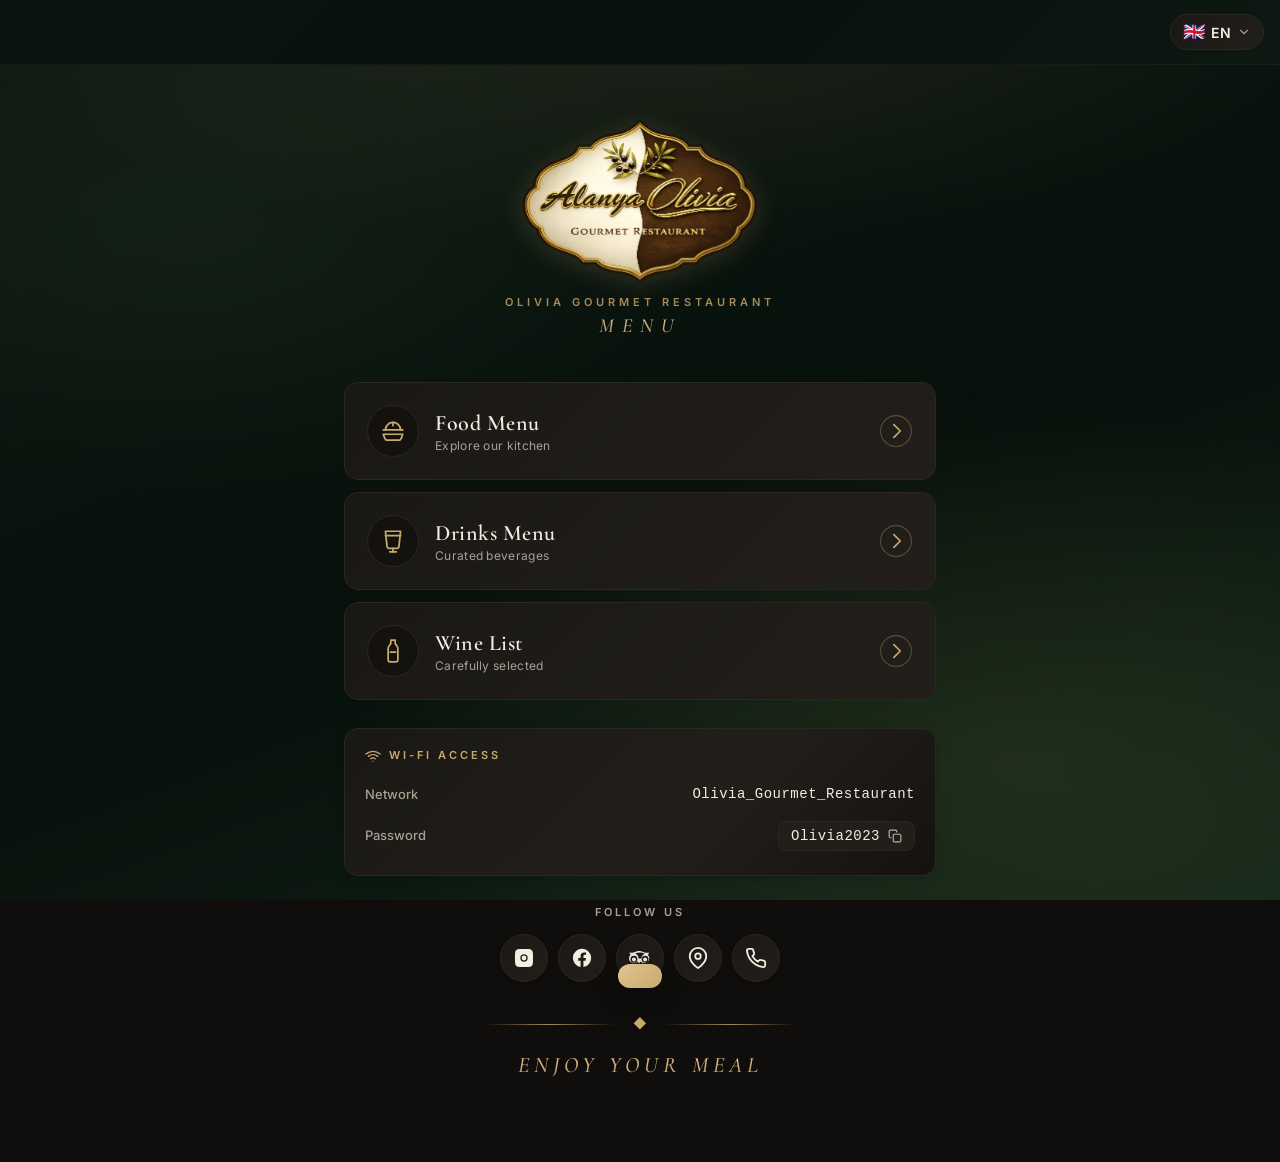
==== commit 3d41b78d: "Fix "OLİVİA" → "OLIVIA" — mark brand spans as English The page is lang="tr" so CSS text-transform: u" ====
--- a/index.html
+++ b/index.html
@@ -41,7 +41,13 @@
       <div class="brand">
         <div class="brand-mark"></div>
         <h1 class="brand-name">Olivia</h1>
-        <p class="brand-tagline">Gourmet Restaurant</p>
+        <p class="brand-tagline">
+          <!-- lang="en" so CSS text-transform: uppercase uses English casing.
+               With the page-level lang="tr", "Olivia" would become "OLİVİA"
+               (Turkish dotted-İ rule). The brand name is English. -->
+          <span class="brand-tagline-main" lang="en">Olivia Gourmet Restaurant</span>
+          <span class="brand-menu-suffix" lang="en">Menu</span>
+        </p>
       </div>
 
       <div class="menu-buttons">
--- a/css/style.css
+++ b/css/style.css
@@ -231,9 +231,10 @@
 }
 
 .brand-mark {
+  width: 100%;
   max-width: 280px;
-  max-height: 170px;
-  min-height: 130px;  /* reserve space so tagline doesn't jump when logo loads */
+  /* Fixed height so the layout below never shifts when the logo loads. */
+  height: 170px;
   margin: 0 auto 10px;
   display: flex;
   align-items: center;
@@ -267,12 +268,19 @@
 
 .brand-tagline {
   font-size: 11px;
-  color: var(--text-muted);
   letter-spacing: 4px;
   text-transform: uppercase;
   margin-top: 0;
   font-weight: 500;
   line-height: 1.4;
+  /* Tagline as a whole keeps small/spaced look; the spans below pick colors */
+  color: var(--text-muted);
+}
+
+.brand-tagline-main {
+  color: var(--accent-dark);
+  font-weight: 600;
+  letter-spacing: 4px;
 }
 
 .brand-menu-suffix {
@@ -286,6 +294,10 @@
   color: var(--accent);
   font-weight: 500;
   line-height: 1;
+  background: linear-gradient(180deg, var(--accent-hi) 0%, var(--accent) 60%, var(--accent-dark) 100%);
+  -webkit-background-clip: text;
+  background-clip: text;
+  -webkit-text-fill-color: transparent;
 }
 
 .menu-buttons {
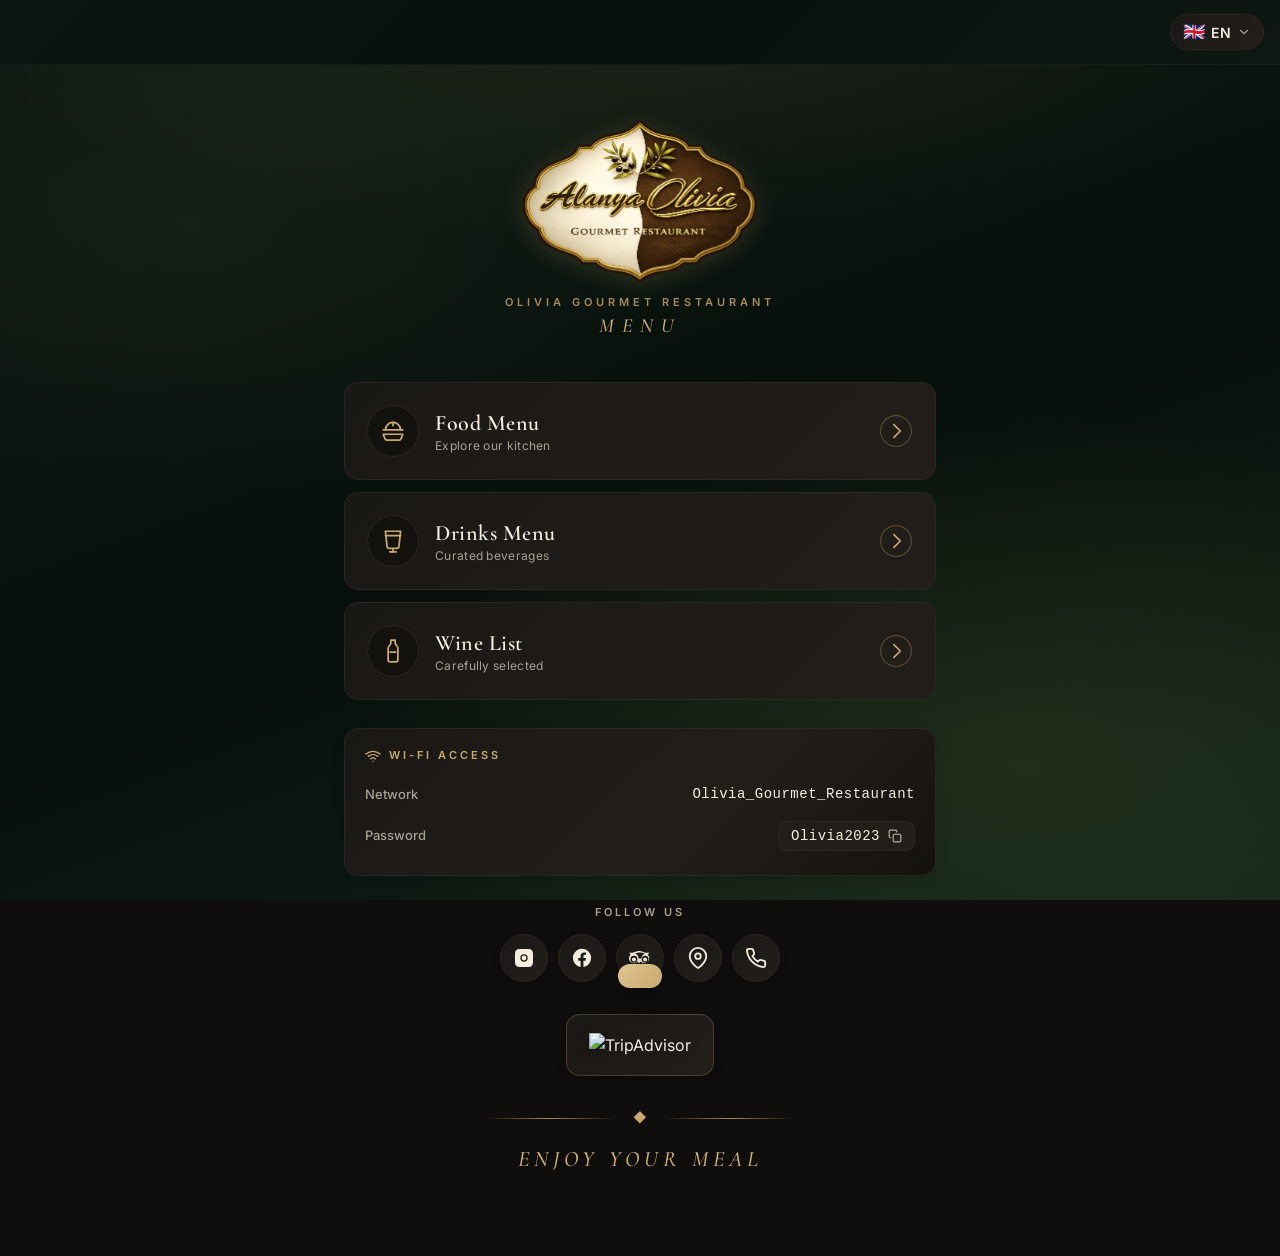
==== commit f7bc6a74: "Add TripAdvisor Traveler's Choice 2025 badge to home page Certificate of Excellence widget embedded " ====
--- a/index.html
+++ b/index.html
@@ -125,6 +125,11 @@
         <div class="social-links" id="socialLinks"></div>
       </div>
 
+      <!-- TripAdvisor Traveler's Choice 2025 rozeti -->
+      <div class="tripadvisor-widget">
+        <div id="TA_certificateOfExcellence990" class="TA_certificateOfExcellence"><ul id="jrVoEgC0482" class="TA_links iq1DRaCKv"><li id="gwdvy4AT" class="uDGLIGj"><a target="_blank" href="https://www.tripadvisor.com.tr/Restaurant_Review-g297961-d6602998-Reviews-Alanya_Olivia_Gourmet_Restaurant_Cafe_Bar-Alanya_Turkish_Mediterranean_Coast.html"><img src="https://static.tacdn.com/img2/travelers_choice/widgets/tchotel_2025_LL.png" alt="TripAdvisor" class="widCOEImg" id="CDSWIDCOELOGO"/></a></li></ul></div><script async src="https://www.jscache.com/wejs?wtype=certificateOfExcellence&amp;uniq=990&amp;locationId=6602998&amp;lang=tr&amp;year=2025&amp;display_version=2" data-loadtrk onload="this.loadtrk=true"></script>
+      </div>
+
       <div class="footer-mark">
         <div class="footer-rule" aria-hidden="true"><span>◆</span></div>
         <p class="footer-text" data-i18n="enjoy">İyi yemekler dileriz</p>
--- a/css/style.css
+++ b/css/style.css
@@ -508,6 +508,30 @@
   background: var(--surface-2);
 }
 
+/* TripAdvisor Traveler's Choice rozeti — merkez, hafif altın tonlu tray */
+.tripadvisor-widget {
+  margin-top: 32px;
+  display: flex;
+  justify-content: center;
+}
+.tripadvisor-widget .TA_certificateOfExcellence {
+  background: linear-gradient(135deg, var(--surface) 0%, var(--surface-2) 100%);
+  border: 1px solid rgba(201, 169, 110, 0.25);
+  border-radius: var(--radius);
+  padding: 18px 22px;
+  box-shadow: var(--shadow-sm);
+}
+.tripadvisor-widget ul,
+.tripadvisor-widget li { list-style: none; margin: 0; padding: 0; }
+.tripadvisor-widget img,
+.tripadvisor-widget .widCOEImg {
+  display: block;
+  max-width: 160px;
+  height: auto;
+  filter: drop-shadow(0 2px 6px rgba(0, 0, 0, 0.3));
+}
+.tripadvisor-widget a { display: block; }
+
 .footer-mark {
   text-align: center;
   margin-top: 36px;
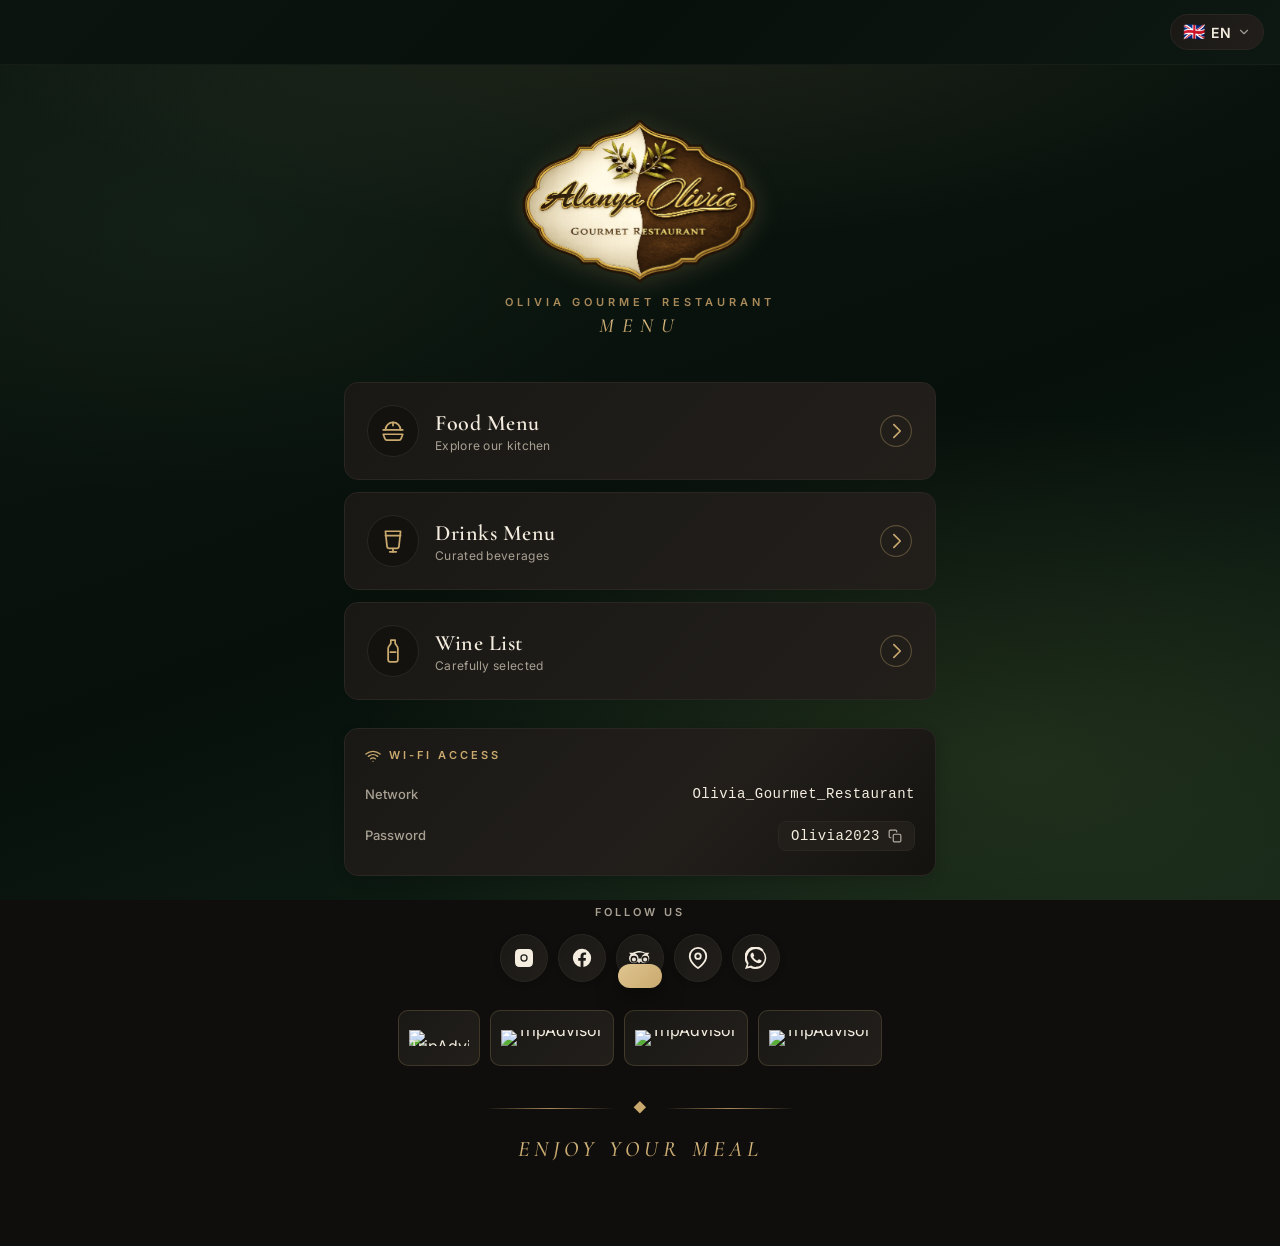
==== commit eea2fa8a: "Home: swap phone → WhatsApp icon, add 3 more TripAdvisor badges side-by-side - config.js: phone (tel" ====
--- a/index.html
+++ b/index.html
@@ -125,9 +125,20 @@
         <div class="social-links" id="socialLinks"></div>
       </div>
 
-      <!-- TripAdvisor Traveler's Choice 2025 rozeti -->
-      <div class="tripadvisor-widget">
-        <div id="TA_certificateOfExcellence990" class="TA_certificateOfExcellence"><ul id="jrVoEgC0482" class="TA_links iq1DRaCKv"><li id="gwdvy4AT" class="uDGLIGj"><a target="_blank" href="https://www.tripadvisor.com.tr/Restaurant_Review-g297961-d6602998-Reviews-Alanya_Olivia_Gourmet_Restaurant_Cafe_Bar-Alanya_Turkish_Mediterranean_Coast.html"><img src="https://static.tacdn.com/img2/travelers_choice/widgets/tchotel_2025_LL.png" alt="TripAdvisor" class="widCOEImg" id="CDSWIDCOELOGO"/></a></li></ul></div><script async src="https://www.jscache.com/wejs?wtype=certificateOfExcellence&amp;uniq=990&amp;locationId=6602998&amp;lang=tr&amp;year=2025&amp;display_version=2" data-loadtrk onload="this.loadtrk=true"></script>
+      <!-- TripAdvisor rozetleri — Traveler's Choice + Rated + Excellent + Rating -->
+      <div class="tripadvisor-widgets">
+        <div class="ta-badge">
+          <div id="TA_certificateOfExcellence990" class="TA_certificateOfExcellence"><ul id="jrVoEgC0482" class="TA_links iq1DRaCKv"><li id="gwdvy4AT" class="uDGLIGj"><a target="_blank" href="https://www.tripadvisor.com.tr/Restaurant_Review-g297961-d6602998-Reviews-Alanya_Olivia_Gourmet_Restaurant_Cafe_Bar-Alanya_Turkish_Mediterranean_Coast.html"><img src="https://static.tacdn.com/img2/travelers_choice/widgets/tchotel_2025_LL.png" alt="TripAdvisor" class="widCOEImg" id="CDSWIDCOELOGO"/></a></li></ul></div><script async src="https://www.jscache.com/wejs?wtype=certificateOfExcellence&amp;uniq=990&amp;locationId=6602998&amp;lang=tr&amp;year=2025&amp;display_version=2" data-loadtrk onload="this.loadtrk=true"></script>
+        </div>
+        <div class="ta-badge">
+          <div id="TA_rated390" class="TA_rated"><ul id="uS6fpUDi" class="TA_links tBLDCN1"><li id="20A52uGWWiY" class="rPDd1z"><a target="_blank" href="https://www.tripadvisor.com/Restaurant_Review-g297961-d6602998-Reviews-Alanya_Olivia_Gourmet_Restaurant_Cafe_Bar-Alanya_Turkish_Mediterranean_Coast.html"><img src="https://www.tripadvisor.com/img/cdsi/img2/badges/ollie-11424-2.gif" alt="TripAdvisor"/></a></li></ul></div><script async src="https://www.jscache.com/wejs?wtype=rated&amp;uniq=390&amp;locationId=6602998&amp;lang=en_US&amp;display_version=2" data-loadtrk onload="this.loadtrk=true"></script>
+        </div>
+        <div class="ta-badge">
+          <div id="TA_excellent980" class="TA_excellent"><ul id="zeZ3H3ASRXl" class="TA_links CL5Tb2w4rF"><li id="CGpSBHZ" class="6xUSebQdOezb"><a target="_blank" href="https://www.tripadvisor.com/Restaurant_Review-g297961-d6602998-Reviews-Alanya_Olivia_Gourmet_Restaurant_Cafe_Bar-Alanya_Turkish_Mediterranean_Coast.html"><img src="https://static.tacdn.com/img2/brand_refresh/Tripadvisor_lockup_horizontal_secondary_registered.svg" alt="TripAdvisor" class="widEXCIMG" id="CDSWIDEXCLOGO"/></a></li></ul></div><script async src="https://www.jscache.com/wejs?wtype=excellent&amp;uniq=980&amp;locationId=6602998&amp;lang=en_US&amp;display_version=2" data-loadtrk onload="this.loadtrk=true"></script>
+        </div>
+        <div class="ta-badge">
+          <div id="TA_cdsratingsonlynarrow371" class="TA_cdsratingsonlynarrow"><ul id="V9kCDfDm" class="TA_links D1qTUpS"><li id="hJv0eO0C0ek" class="M23TeuWRbGEM"><a target="_blank" href="https://www.tripadvisor.com/Restaurant_Review-g297961-d6602998-Reviews-Alanya_Olivia_Gourmet_Restaurant_Cafe_Bar-Alanya_Turkish_Mediterranean_Coast.html"><img src="https://www.tripadvisor.com/img/cdsi/img2/branding/v2/Tripadvisor_lockup_horizontal_secondary_registered-18034-2.svg" alt="TripAdvisor"/></a></li></ul></div><script async src="https://www.jscache.com/wejs?wtype=cdsratingsonlynarrow&amp;uniq=371&amp;locationId=6602998&amp;lang=en_US&amp;border=true&amp;display_version=2" data-loadtrk onload="this.loadtrk=true"></script>
+        </div>
       </div>
 
       <div class="footer-mark">
--- a/css/style.css
+++ b/css/style.css
@@ -508,29 +508,38 @@
   background: var(--surface-2);
 }
 
-/* TripAdvisor Traveler's Choice rozeti — merkez, hafif altın tonlu tray */
-.tripadvisor-widget {
-  margin-top: 32px;
-  display: flex;
-  justify-content: center;
-}
-.tripadvisor-widget .TA_certificateOfExcellence {
+/* TripAdvisor rozetleri — yan yana, ince çerçeve, mobilde sarar */
+.tripadvisor-widgets {
+  margin-top: 28px;
+  display: flex;
+  flex-wrap: wrap;
+  justify-content: center;
+  align-items: center;
+  gap: 10px;
+}
+.ta-badge {
   background: linear-gradient(135deg, var(--surface) 0%, var(--surface-2) 100%);
-  border: 1px solid rgba(201, 169, 110, 0.25);
-  border-radius: var(--radius);
-  padding: 18px 22px;
-  box-shadow: var(--shadow-sm);
-}
-.tripadvisor-widget ul,
-.tripadvisor-widget li { list-style: none; margin: 0; padding: 0; }
-.tripadvisor-widget img,
-.tripadvisor-widget .widCOEImg {
+  border: 1px solid rgba(201, 169, 110, 0.2);
+  border-radius: 10px;
+  padding: 8px 10px;
+  display: flex;
+  align-items: center;
+  justify-content: center;
+  min-height: 56px;
+}
+.ta-badge ul,
+.ta-badge li { list-style: none; margin: 0; padding: 0; }
+.ta-badge a { display: block; line-height: 0; }
+.ta-badge img {
   display: block;
-  max-width: 160px;
+  max-width: 110px;
+  max-height: 48px;
+  width: auto;
   height: auto;
-  filter: drop-shadow(0 2px 6px rgba(0, 0, 0, 0.3));
-}
-.tripadvisor-widget a { display: block; }
+  object-fit: contain;
+}
+/* Traveler's Choice rozeti dikey — biraz daha uzun tut */
+.ta-badge .widCOEImg { max-height: 68px; max-width: 60px; }
 
 .footer-mark {
   text-align: center;
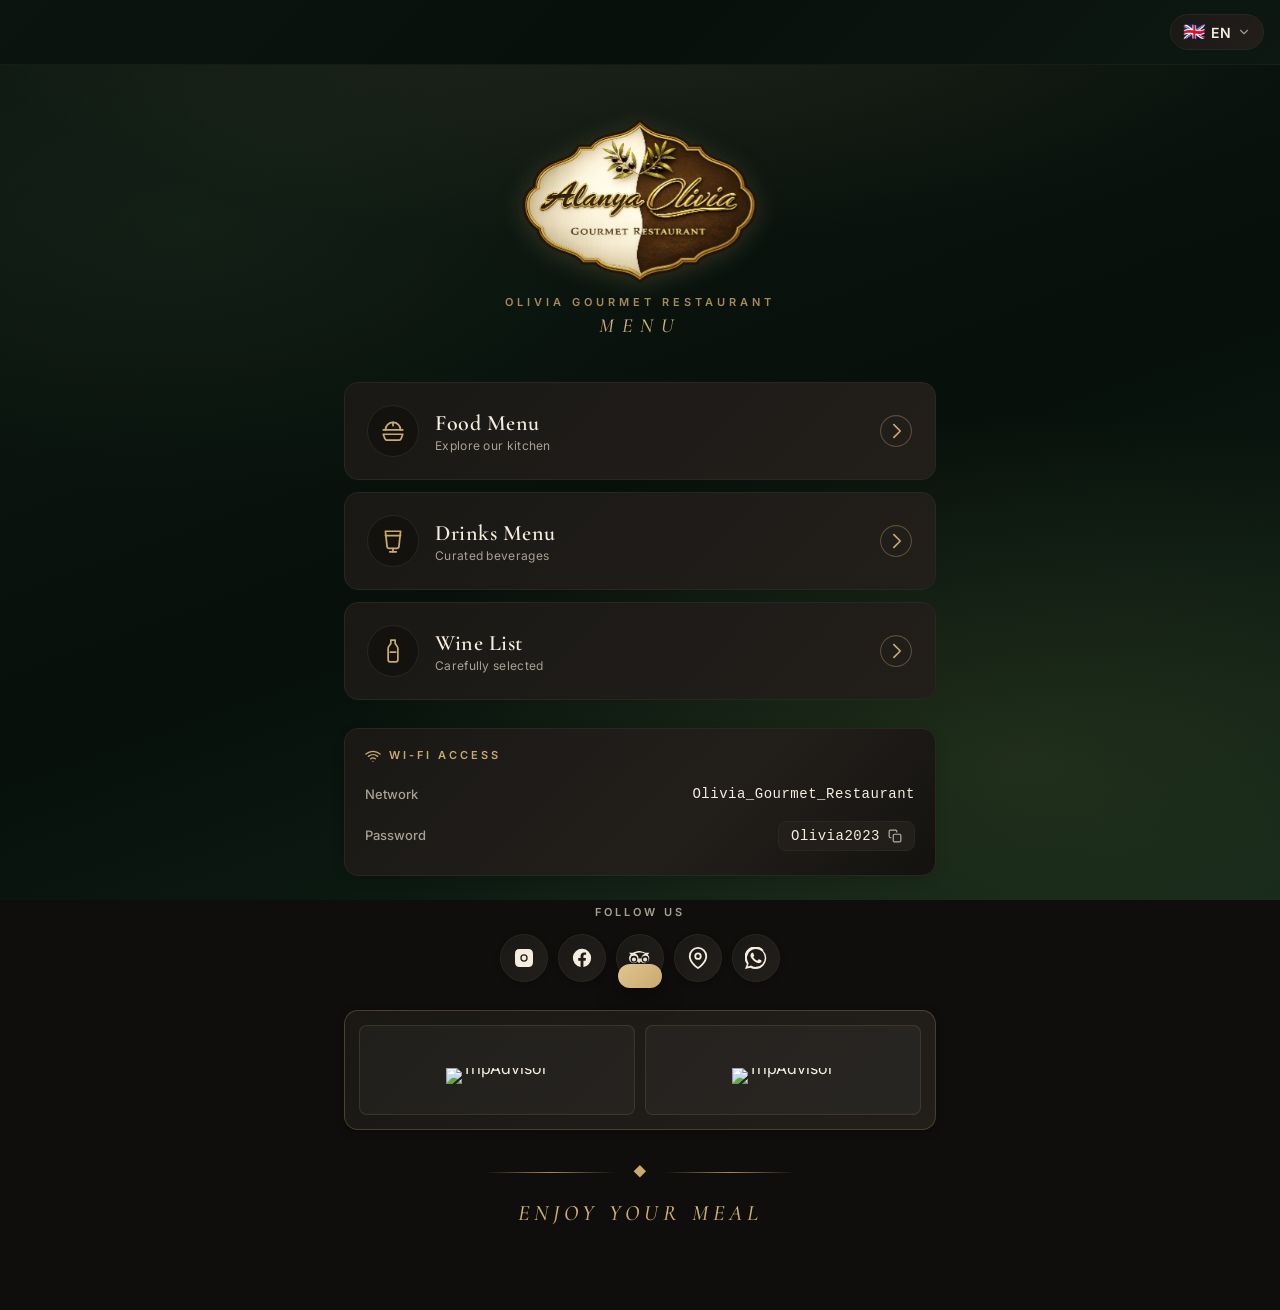
==== commit 0f294342: "Keep only 2 TripAdvisor badges: Traveler's Choice + Recommended (rated) Removed the Excellent card a" ====
--- a/index.html
+++ b/index.html
@@ -125,19 +125,13 @@
         <div class="social-links" id="socialLinks"></div>
       </div>
 
-      <!-- TripAdvisor rozetleri — Traveler's Choice + Rated + Excellent + Rating -->
+      <!-- TripAdvisor rozetleri — Traveler's Choice + Recommended (rated) -->
       <div class="tripadvisor-widgets">
         <div class="ta-badge">
           <div id="TA_certificateOfExcellence990" class="TA_certificateOfExcellence"><ul id="jrVoEgC0482" class="TA_links iq1DRaCKv"><li id="gwdvy4AT" class="uDGLIGj"><a target="_blank" href="https://www.tripadvisor.com.tr/Restaurant_Review-g297961-d6602998-Reviews-Alanya_Olivia_Gourmet_Restaurant_Cafe_Bar-Alanya_Turkish_Mediterranean_Coast.html"><img src="https://static.tacdn.com/img2/travelers_choice/widgets/tchotel_2025_LL.png" alt="TripAdvisor" class="widCOEImg" id="CDSWIDCOELOGO"/></a></li></ul></div><script async src="https://www.jscache.com/wejs?wtype=certificateOfExcellence&amp;uniq=990&amp;locationId=6602998&amp;lang=tr&amp;year=2025&amp;display_version=2" data-loadtrk onload="this.loadtrk=true"></script>
         </div>
         <div class="ta-badge">
           <div id="TA_rated390" class="TA_rated"><ul id="uS6fpUDi" class="TA_links tBLDCN1"><li id="20A52uGWWiY" class="rPDd1z"><a target="_blank" href="https://www.tripadvisor.com/Restaurant_Review-g297961-d6602998-Reviews-Alanya_Olivia_Gourmet_Restaurant_Cafe_Bar-Alanya_Turkish_Mediterranean_Coast.html"><img src="https://www.tripadvisor.com/img/cdsi/img2/badges/ollie-11424-2.gif" alt="TripAdvisor"/></a></li></ul></div><script async src="https://www.jscache.com/wejs?wtype=rated&amp;uniq=390&amp;locationId=6602998&amp;lang=en_US&amp;display_version=2" data-loadtrk onload="this.loadtrk=true"></script>
-        </div>
-        <div class="ta-badge">
-          <div id="TA_excellent980" class="TA_excellent"><ul id="zeZ3H3ASRXl" class="TA_links CL5Tb2w4rF"><li id="CGpSBHZ" class="6xUSebQdOezb"><a target="_blank" href="https://www.tripadvisor.com/Restaurant_Review-g297961-d6602998-Reviews-Alanya_Olivia_Gourmet_Restaurant_Cafe_Bar-Alanya_Turkish_Mediterranean_Coast.html"><img src="https://static.tacdn.com/img2/brand_refresh/Tripadvisor_lockup_horizontal_secondary_registered.svg" alt="TripAdvisor" class="widEXCIMG" id="CDSWIDEXCLOGO"/></a></li></ul></div><script async src="https://www.jscache.com/wejs?wtype=excellent&amp;uniq=980&amp;locationId=6602998&amp;lang=en_US&amp;display_version=2" data-loadtrk onload="this.loadtrk=true"></script>
-        </div>
-        <div class="ta-badge">
-          <div id="TA_cdsratingsonlynarrow371" class="TA_cdsratingsonlynarrow"><ul id="V9kCDfDm" class="TA_links D1qTUpS"><li id="hJv0eO0C0ek" class="M23TeuWRbGEM"><a target="_blank" href="https://www.tripadvisor.com/Restaurant_Review-g297961-d6602998-Reviews-Alanya_Olivia_Gourmet_Restaurant_Cafe_Bar-Alanya_Turkish_Mediterranean_Coast.html"><img src="https://www.tripadvisor.com/img/cdsi/img2/branding/v2/Tripadvisor_lockup_horizontal_secondary_registered-18034-2.svg" alt="TripAdvisor"/></a></li></ul></div><script async src="https://www.jscache.com/wejs?wtype=cdsratingsonlynarrow&amp;uniq=371&amp;locationId=6602998&amp;lang=en_US&amp;border=true&amp;display_version=2" data-loadtrk onload="this.loadtrk=true"></script>
         </div>
       </div>
 
--- a/css/style.css
+++ b/css/style.css
@@ -508,38 +508,39 @@
   background: var(--surface-2);
 }
 
-/* TripAdvisor rozetleri — yan yana, ince çerçeve, mobilde sarar */
+/* TripAdvisor rozetleri — 2x2 grid, dış grup çerçevesi + iç hücre çerçeveleri.
+   Her hücre widget'ı kendi orijinal boyutunda gösteriyor (sadece cell'e
+   sığmıyorsa max-width: 100% ile küçültüyoruz). */
 .tripadvisor-widgets {
   margin-top: 28px;
-  display: flex;
-  flex-wrap: wrap;
+  padding: 14px;
+  background: linear-gradient(135deg, var(--surface) 0%, var(--surface-2) 100%);
+  border: 1px solid rgba(201, 169, 110, 0.25);
+  border-radius: var(--radius);
+  box-shadow: var(--shadow-sm);
+  display: grid;
+  grid-template-columns: 1fr 1fr;
+  gap: 10px;
+}
+.ta-badge {
+  background: rgba(255, 255, 255, 0.03);
+  border: 1px solid rgba(201, 169, 110, 0.15);
+  border-radius: 8px;
+  padding: 10px;
+  display: flex;
+  align-items: center;
   justify-content: center;
-  align-items: center;
-  gap: 10px;
-}
-.ta-badge {
-  background: linear-gradient(135deg, var(--surface) 0%, var(--surface-2) 100%);
-  border: 1px solid rgba(201, 169, 110, 0.2);
-  border-radius: 10px;
-  padding: 8px 10px;
-  display: flex;
-  align-items: center;
-  justify-content: center;
-  min-height: 56px;
+  min-height: 90px;
+  overflow: hidden;
 }
 .ta-badge ul,
 .ta-badge li { list-style: none; margin: 0; padding: 0; }
-.ta-badge a { display: block; line-height: 0; }
+.ta-badge a { display: inline-block; line-height: 0; }
 .ta-badge img {
   display: block;
-  max-width: 110px;
-  max-height: 48px;
-  width: auto;
+  max-width: 100%;
   height: auto;
-  object-fit: contain;
-}
-/* Traveler's Choice rozeti dikey — biraz daha uzun tut */
-.ta-badge .widCOEImg { max-height: 68px; max-width: 60px; }
+}
 
 .footer-mark {
   text-align: center;
